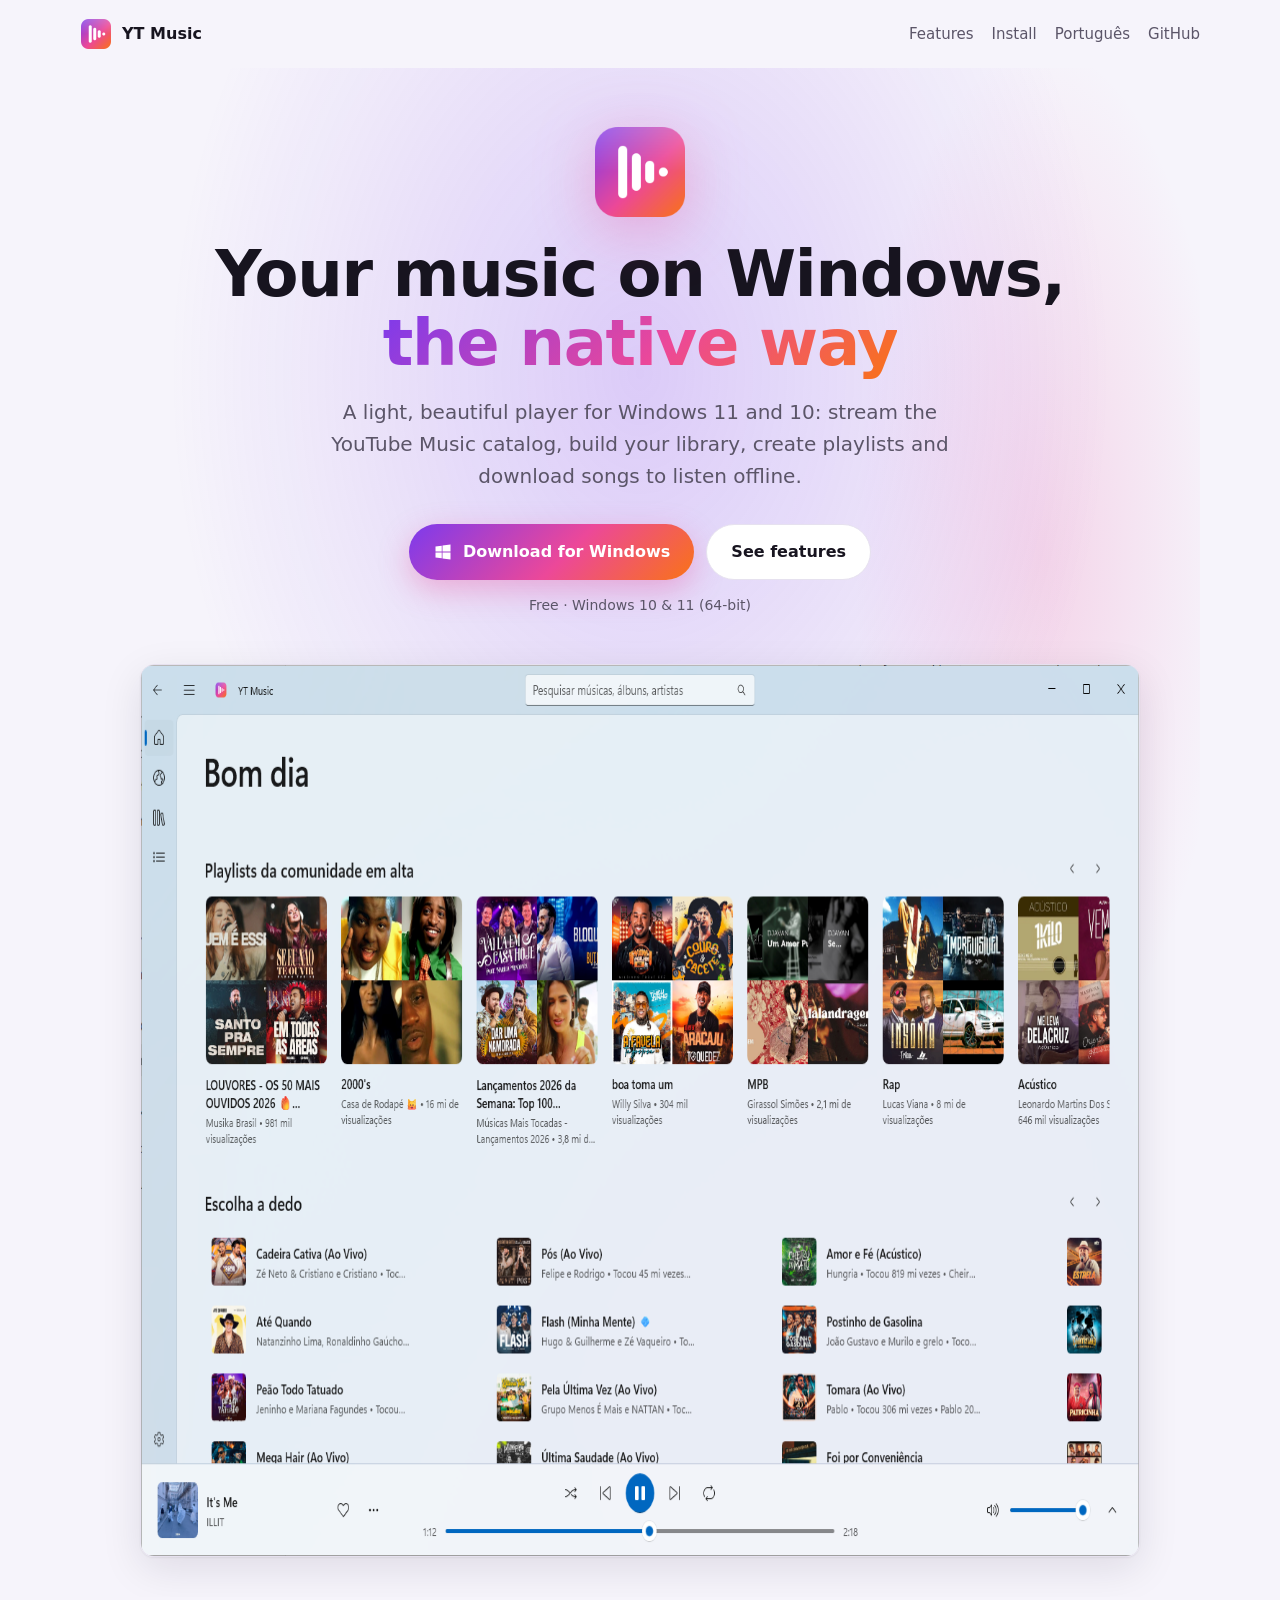
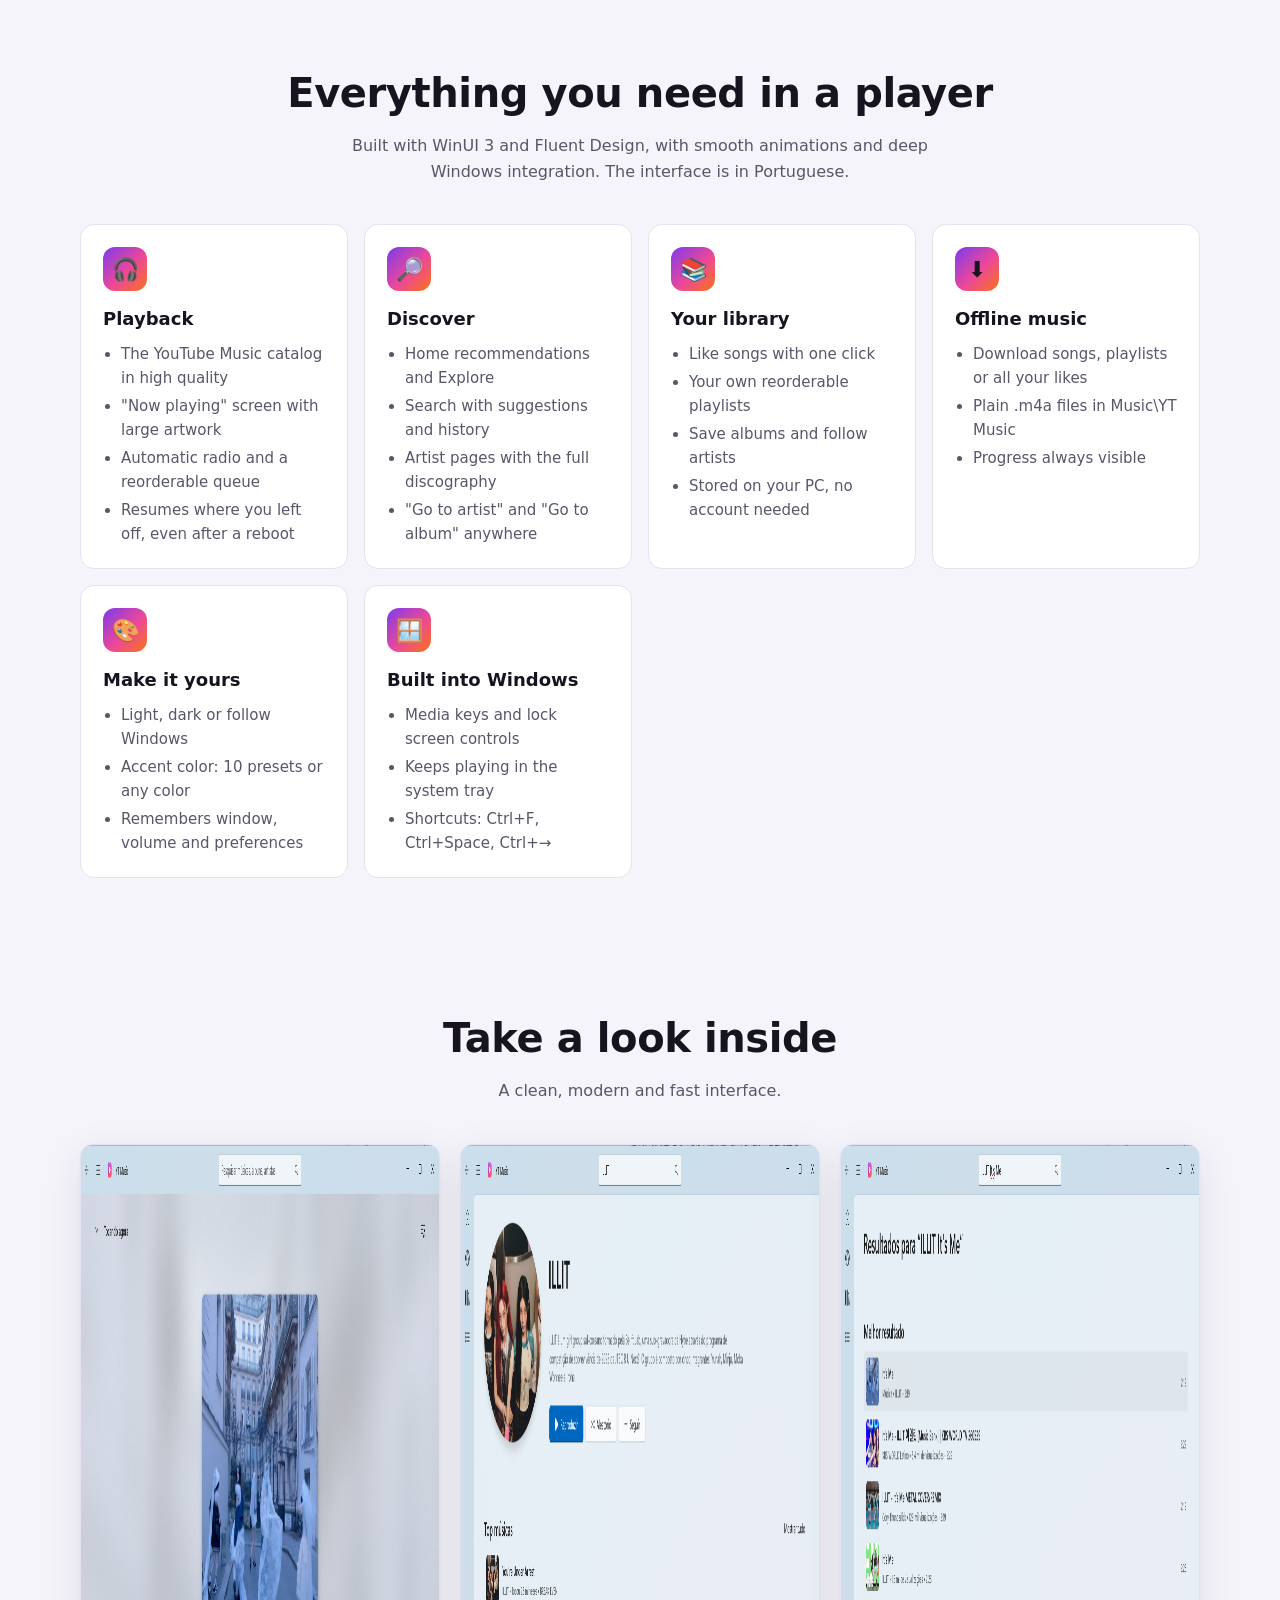
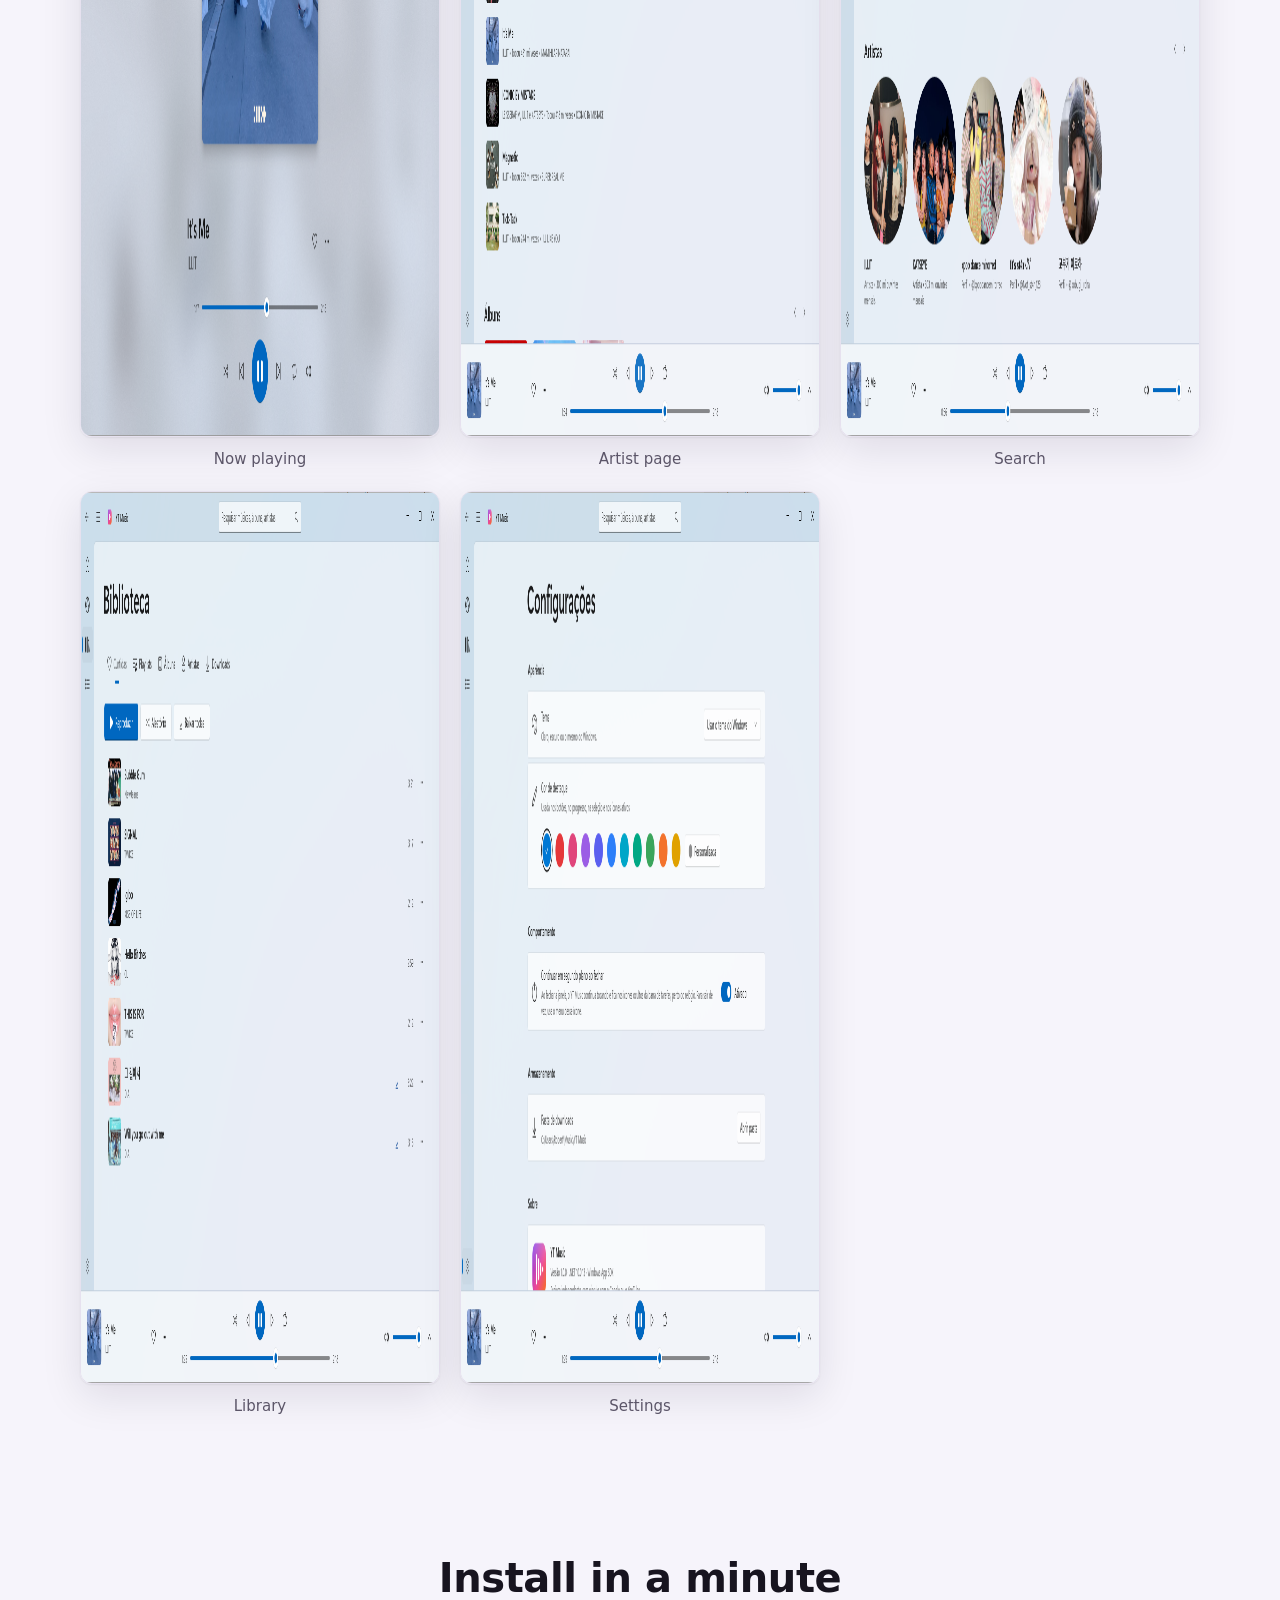
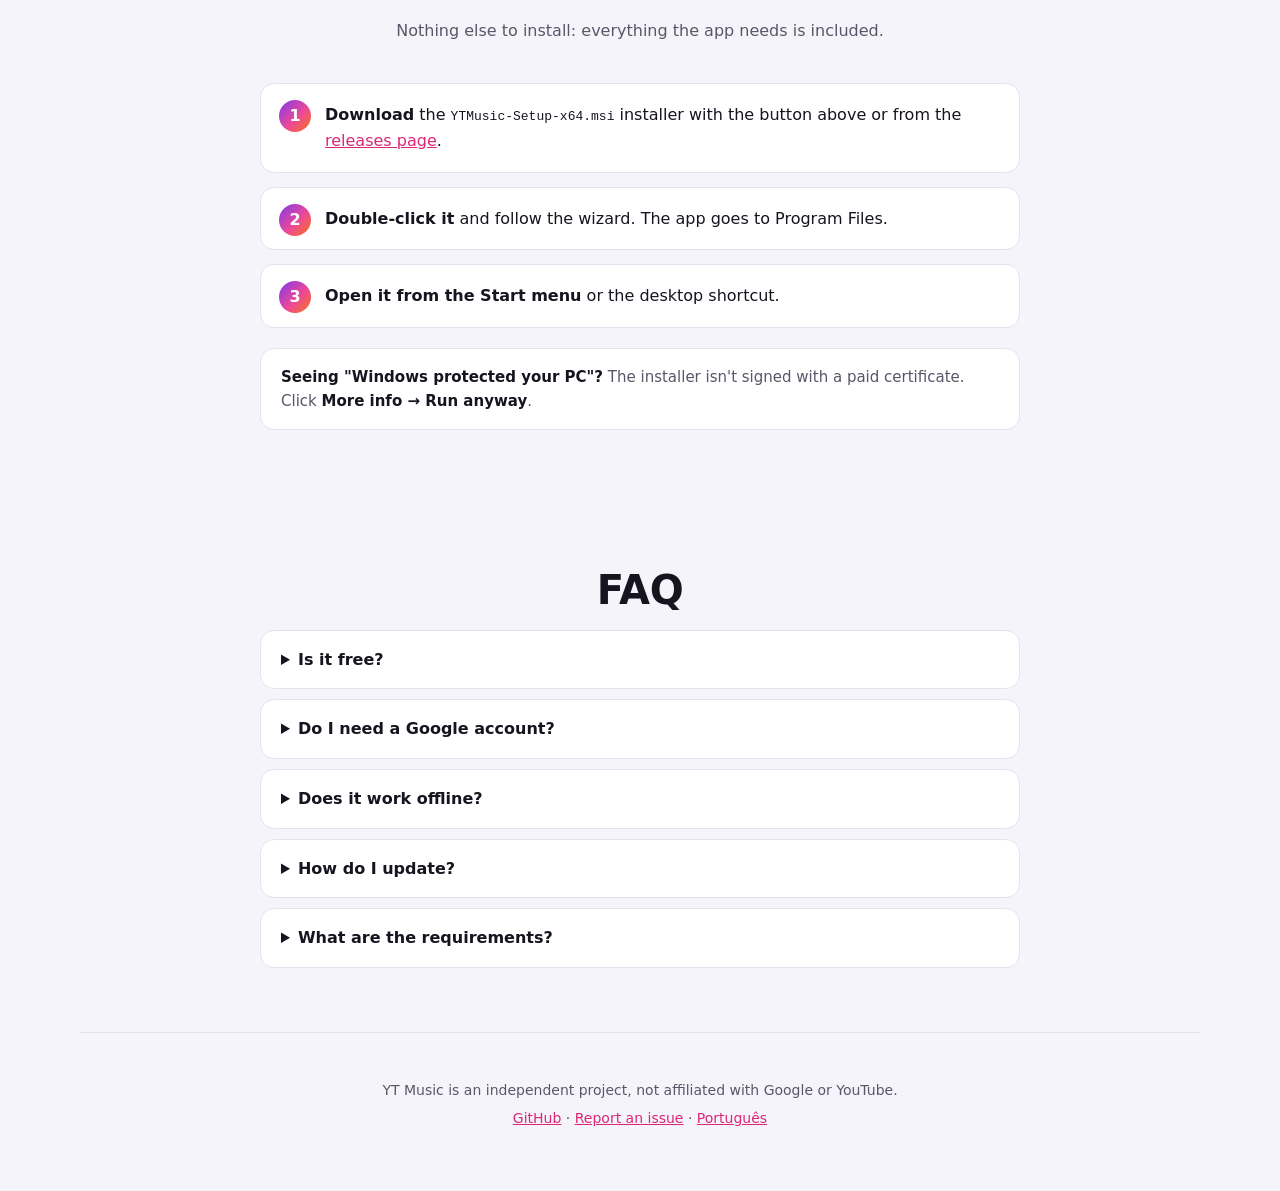
==== en/index.html @ 2cb9f37a "Site no GitHub Pages (PT/EN), README em inglês e imagem de compartilhamento" ====
<!doctype html>
<html lang="en">
<head>
  <meta charset="utf-8" />
  <meta name="viewport" content="width=device-width, initial-scale=1" />
  <title>YT Music for Windows — free native music player</title>
  <meta name="description" content="A native music player for Windows 11 and 10 built with Fluent Design: stream the YouTube Music catalog, build playlists, like songs, download music for offline listening and control everything with your media keys. Free." />
  <meta name="keywords" content="YouTube Music desktop app, YouTube Music Windows, music player for Windows, offline music Windows, WinUI 3, Fluent Design" />
  <link rel="canonical" href="https://robertss97.github.io/YT-Music/en/" />
  <link rel="alternate" hreflang="pt-BR" href="https://robertss97.github.io/YT-Music/" />
  <link rel="alternate" hreflang="en" href="https://robertss97.github.io/YT-Music/en/" />
  <link rel="alternate" hreflang="x-default" href="https://robertss97.github.io/YT-Music/en/" />
  <link rel="icon" type="image/png" href="../screenshots/logo.png" />
  <meta name="theme-color" content="#0e0b1a" media="(prefers-color-scheme: dark)" />
  <meta name="theme-color" content="#f6f4fb" media="(prefers-color-scheme: light)" />

  <meta property="og:type" content="website" />
  <meta property="og:locale" content="en_US" />
  <meta property="og:locale:alternate" content="pt_BR" />
  <meta property="og:site_name" content="YT Music for Windows" />
  <meta property="og:title" content="YT Music for Windows — free native music player" />
  <meta property="og:description" content="Library, playlists, offline music and Windows media controls in a native Fluent Design player." />
  <meta property="og:url" content="https://robertss97.github.io/YT-Music/en/" />
  <meta property="og:image" content="https://robertss97.github.io/YT-Music/social-preview.png" />
  <meta property="og:image:width" content="1280" />
  <meta property="og:image:height" content="640" />
  <meta name="twitter:card" content="summary_large_image" />
  <meta name="twitter:image" content="https://robertss97.github.io/YT-Music/social-preview.png" />

  <script type="application/ld+json">
  {
    "@context": "https://schema.org",
    "@type": "SoftwareApplication",
    "name": "YT Music for Windows",
    "operatingSystem": "Windows 10, Windows 11",
    "applicationCategory": "MultimediaApplication",
    "description": "Native music player for Windows with a library, playlists, offline downloads and Windows media controls.",
    "url": "https://robertss97.github.io/YT-Music/en/",
    "downloadUrl": "https://github.com/RobertSS97/YT-Music/releases/latest",
    "image": "https://robertss97.github.io/YT-Music/social-preview.png",
    "screenshot": "https://robertss97.github.io/YT-Music/screenshots/01-inicio.png",
    "inLanguage": "en",
    "offers": { "@type": "Offer", "price": "0", "priceCurrency": "USD" },
    "author": { "@type": "Person", "name": "Robert Santos", "url": "https://github.com/RobertSS97" }
  }
  </script>
  <link rel="stylesheet" href="../assets/site.css" />
</head>
<body>
  <header class="wrap nav">
    <a class="brand" href="./"><img src="../screenshots/logo.png" alt="" width="32" height="32" />YT Music</a>
    <nav class="nav-links">
      <a class="hide-sm" href="#features">Features</a>
      <a class="hide-sm" href="#install">Install</a>
      <a href="../" hreflang="pt-BR" lang="pt-BR">Português</a>
      <a href="https://github.com/RobertSS97/YT-Music">GitHub</a>
    </nav>
  </header>

  <main>
    <section class="hero wrap">
      <img class="hero-logo" src="../screenshots/logo.png" alt="YT Music logo" width="96" height="96" />
      <h1>Your music on Windows,<br /><span class="grad">the native way</span></h1>
      <p class="lead">A light, beautiful player for Windows 11 and 10: stream the YouTube Music catalog, build your library, create playlists and download songs to listen offline.</p>
      <div class="cta">
        <a class="btn btn-primary" data-download href="https://github.com/RobertSS97/YT-Music/releases/latest">
          <svg viewBox="0 0 24 24" fill="currentColor" aria-hidden="true"><path d="M3 5.5 10.5 4.4v7.1H3V5.5Zm0 13 7.5 1.1v-7H3v5.9Zm8.4 1.2L21 21v-8.4h-9.6v7.1Zm0-15.4v7.2H21V3l-9.6 1.3Z"/></svg>
          Download for Windows
        </a>
        <a class="btn btn-ghost" href="#features">See features</a>
      </div>
      <p class="meta" data-release-meta data-template="Version {version} · {size} MB · free · Windows 10 &amp; 11 (64-bit)">Free · Windows 10 &amp; 11 (64-bit)</p>
      <img class="shot-hero" src="../screenshots/01-inicio.png" alt="YT Music home screen with recommendations and the player bar" width="1386" height="893" />
    </section>

    <section id="features" class="wrap">
      <h2>Everything you need in a player</h2>
      <p class="section-lead">Built with WinUI 3 and Fluent Design, with smooth animations and deep Windows integration. The interface is in Portuguese.</p>
      <div class="features">
        <article class="card">
          <div class="icon" aria-hidden="true">🎧</div>
          <h3>Playback</h3>
          <ul>
            <li>The YouTube Music catalog in high quality</li>
            <li>"Now playing" screen with large artwork</li>
            <li>Automatic radio and a reorderable queue</li>
            <li>Resumes where you left off, even after a reboot</li>
          </ul>
        </article>
        <article class="card">
          <div class="icon" aria-hidden="true">🔎</div>
          <h3>Discover</h3>
          <ul>
            <li>Home recommendations and Explore</li>
            <li>Search with suggestions and history</li>
            <li>Artist pages with the full discography</li>
            <li>"Go to artist" and "Go to album" anywhere</li>
          </ul>
        </article>
        <article class="card">
          <div class="icon" aria-hidden="true">📚</div>
          <h3>Your library</h3>
          <ul>
            <li>Like songs with one click</li>
            <li>Your own reorderable playlists</li>
            <li>Save albums and follow artists</li>
            <li>Stored on your PC, no account needed</li>
          </ul>
        </article>
        <article class="card">
          <div class="icon" aria-hidden="true">⬇️</div>
          <h3>Offline music</h3>
          <ul>
            <li>Download songs, playlists or all your likes</li>
            <li>Plain .m4a files in Music\YT Music</li>
            <li>Progress always visible</li>
          </ul>
        </article>
        <article class="card">
          <div class="icon" aria-hidden="true">🎨</div>
          <h3>Make it yours</h3>
          <ul>
            <li>Light, dark or follow Windows</li>
            <li>Accent color: 10 presets or any color</li>
            <li>Remembers window, volume and preferences</li>
          </ul>
        </article>
        <article class="card">
          <div class="icon" aria-hidden="true">🪟</div>
          <h3>Built into Windows</h3>
          <ul>
            <li>Media keys and lock screen controls</li>
            <li>Keeps playing in the system tray</li>
            <li>Shortcuts: Ctrl+F, Ctrl+Space, Ctrl+→</li>
          </ul>
        </article>
      </div>
    </section>

    <section id="screens" class="wrap">
      <h2>Take a look inside</h2>
      <p class="section-lead">A clean, modern and fast interface.</p>
      <div class="gallery">
        <figure><img src="../screenshots/02-tocando-agora.png" alt="Now playing screen with ILLIT's It's Me artwork" loading="lazy" width="1386" height="893" /><figcaption>Now playing</figcaption></figure>
        <figure><img src="../screenshots/04-artista.png" alt="ILLIT artist page with top songs" loading="lazy" width="1386" height="893" /><figcaption>Artist page</figcaption></figure>
        <figure><img src="../screenshots/03-busca.png" alt="Search results for ILLIT It's Me" loading="lazy" width="1386" height="893" /><figcaption>Search</figcaption></figure>
        <figure><img src="../screenshots/05-biblioteca.png" alt="Library with liked and downloaded songs" loading="lazy" width="1386" height="893" /><figcaption>Library</figcaption></figure>
        <figure><img src="../screenshots/06-configuracoes.png" alt="Settings with theme and accent color" loading="lazy" width="1386" height="893" /><figcaption>Settings</figcaption></figure>
      </div>
    </section>

    <section id="install" class="wrap">
      <h2>Install in a minute</h2>
      <p class="section-lead">Nothing else to install: everything the app needs is included.</p>
      <ol class="steps">
        <li><strong>Download</strong> the <code>YTMusic-Setup-x64.msi</code> installer with the button above or from the <a href="https://github.com/RobertSS97/YT-Music/releases/latest">releases page</a>.</li>
        <li><strong>Double-click it</strong> and follow the wizard. The app goes to Program Files.</li>
        <li><strong>Open it from the Start menu</strong> or the desktop shortcut.</li>
      </ol>
      <p class="note"><strong>Seeing "Windows protected your PC"?</strong> The installer isn't signed with a paid certificate. Click <strong>More info → Run anyway</strong>.</p>
    </section>

    <section id="faq" class="wrap">
      <h2>FAQ</h2>
      <div class="faq">
        <details><summary>Is it free?</summary><p>Yes, completely free and ad-free.</p></details>
        <details><summary>Do I need a Google account?</summary><p>No. Likes, playlists and settings are stored on your computer.</p></details>
        <details><summary>Does it work offline?</summary><p>Downloaded songs play offline. Searching and streaming the rest of the catalog needs an internet connection.</p></details>
        <details><summary>How do I update?</summary><p>Download the new version and install it over the old one. Your library and downloads are kept.</p></details>
        <details><summary>What are the requirements?</summary><p>Windows 11 or Windows 10 (version 2004 or later), 64-bit.</p></details>
      </div>
    </section>
  </main>

  <footer class="wrap">
    <p>YT Music is an independent project, not affiliated with Google or YouTube.</p>
    <p><a href="https://github.com/RobertSS97/YT-Music">GitHub</a> · <a href="https://github.com/RobertSS97/YT-Music/issues">Report an issue</a> · <a href="../" hreflang="pt-BR" lang="pt-BR">Português</a></p>
  </footer>
  <script src="../assets/site.js" defer></script>
</body>
</html>
---- assets/site.css ----
/* Site do YT Music — mesmo visual do app: Fluent, cantos suaves, cores da logo. */
:root {
  --bg: #f6f4fb;
  --bg-elev: #ffffff;
  --text: #17141f;
  --text-2: #5b5568;
  --border: #e6e1ef;
  --accent: #db2777;
  --accent-text: #ffffff;
  --grad: linear-gradient(135deg, #7c3aed 0%, #ec4899 55%, #f97316 100%);
  --shadow: 0 1px 2px rgb(20 10 40 / 6%), 0 12px 40px rgb(20 10 40 / 10%);
  --radius: 14px;
  color-scheme: light;
}
@media (prefers-color-scheme: dark) {
  :root {
    --bg: #0e0b1a;
    --bg-elev: #171327;
    --text: #f4f1fb;
    --text-2: #b4adc6;
    --border: #2a2440;
    --accent: #f472b6;
    --accent-text: #1a0b16;
    --shadow: 0 1px 2px rgb(0 0 0 / 40%), 0 16px 48px rgb(0 0 0 / 45%);
    color-scheme: dark;
  }
}

* { box-sizing: border-box; }
html { scroll-behavior: smooth; }
body {
  margin: 0;
  background: var(--bg);
  color: var(--text);
  font-family: "Segoe UI Variable Text", "Segoe UI", system-ui, -apple-system, Roboto, sans-serif;
  line-height: 1.6;
  -webkit-font-smoothing: antialiased;
}
img { max-width: 100%; display: block; }
a { color: var(--accent); }

.wrap { width: min(1120px, 100% - 32px); margin-inline: auto; }

/* Topo */
.nav { display: flex; align-items: center; justify-content: space-between; padding: 18px 0; }
.brand { display: flex; align-items: center; gap: 10px; font-weight: 600; color: var(--text); text-decoration: none; }
.brand img { width: 32px; height: 32px; }
.nav-links { display: flex; gap: 18px; align-items: center; font-size: 15px; }
.nav-links a { color: var(--text-2); text-decoration: none; }
.nav-links a:hover { color: var(--text); }

/* Destaque */
.hero { position: relative; padding: 56px 0 40px; text-align: center; overflow: hidden; }
.hero::before {
  content: ""; position: absolute; inset: -40% -10% auto; height: 120%;
  background: radial-gradient(closest-side, rgb(124 58 237 / 22%), transparent 70%),
              radial-gradient(closest-side at 80% 60%, rgb(236 72 153 / 18%), transparent 70%);
  z-index: -1;
}
.hero-logo { width: 96px; height: 96px; margin: 0 auto 20px; filter: drop-shadow(0 12px 30px rgb(236 72 153 / 35%)); }
h1 {
  margin: 0; font-family: "Segoe UI Variable Display", "Segoe UI", system-ui, sans-serif;
  font-size: clamp(36px, 6vw, 64px); line-height: 1.08; letter-spacing: -0.02em; font-weight: 700;
}
h1 .grad { background: var(--grad); -webkit-background-clip: text; background-clip: text; color: transparent; }
.lead { max-width: 680px; margin: 18px auto 0; font-size: clamp(17px, 2vw, 20px); color: var(--text-2); }
.cta { display: flex; flex-wrap: wrap; gap: 12px; justify-content: center; margin-top: 32px; }
.btn {
  display: inline-flex; align-items: center; gap: 10px; padding: 14px 24px; border-radius: 999px;
  font-weight: 600; font-size: 16px; text-decoration: none; transition: transform .15s ease, box-shadow .15s ease;
}
.btn:hover { transform: translateY(-1px); }
.btn-primary { background: var(--grad); color: #fff; box-shadow: 0 10px 30px rgb(236 72 153 / 35%); }
.btn-ghost { background: var(--bg-elev); color: var(--text); border: 1px solid var(--border); }
.btn svg { width: 20px; height: 20px; }
.meta { margin-top: 14px; font-size: 14px; color: var(--text-2); }

.shot-hero {
  margin: 48px auto 0; border-radius: var(--radius); overflow: hidden;
  border: 1px solid var(--border); box-shadow: var(--shadow); max-width: 1000px;
}

/* Seções */
section { padding: 64px 0; }
h2 {
  margin: 0 0 8px; font-family: "Segoe UI Variable Display", "Segoe UI", system-ui, sans-serif;
  font-size: clamp(28px, 4vw, 40px); letter-spacing: -0.01em; text-align: center;
}
.section-lead { text-align: center; color: var(--text-2); margin: 0 auto 40px; max-width: 640px; }

.features { display: grid; grid-template-columns: repeat(auto-fit, minmax(260px, 1fr)); gap: 16px; }
.card {
  background: var(--bg-elev); border: 1px solid var(--border); border-radius: var(--radius); padding: 22px;
}
.card .icon {
  width: 44px; height: 44px; border-radius: 12px; display: grid; place-items: center; font-size: 22px;
  background: var(--grad); margin-bottom: 14px;
}
.card h3 { margin: 0 0 8px; font-size: 18px; }
.card ul { margin: 0; padding-left: 18px; color: var(--text-2); font-size: 15px; }
.card li + li { margin-top: 4px; }

.gallery { display: grid; grid-template-columns: repeat(auto-fit, minmax(320px, 1fr)); gap: 20px; }
.gallery figure { margin: 0; }
.gallery img { border-radius: 12px; border: 1px solid var(--border); box-shadow: var(--shadow); }
.gallery figcaption { margin-top: 10px; font-size: 15px; color: var(--text-2); text-align: center; }

.steps { counter-reset: step; display: grid; gap: 14px; max-width: 760px; margin: 0 auto; padding: 0; list-style: none; }
.steps li {
  counter-increment: step; position: relative; padding: 18px 20px 18px 64px;
  background: var(--bg-elev); border: 1px solid var(--border); border-radius: var(--radius);
}
.steps li::before {
  content: counter(step); position: absolute; left: 18px; top: 16px; width: 32px; height: 32px;
  border-radius: 50%; background: var(--grad); color: #fff; display: grid; place-items: center; font-weight: 700;
}
.note {
  max-width: 760px; margin: 20px auto 0; padding: 16px 20px; border-radius: var(--radius);
  border: 1px solid var(--border); background: var(--bg-elev); color: var(--text-2); font-size: 15px;
}
.note strong { color: var(--text); }

.faq { max-width: 760px; margin: 0 auto; display: grid; gap: 10px; }
.faq details { background: var(--bg-elev); border: 1px solid var(--border); border-radius: var(--radius); padding: 16px 20px; }
.faq summary { cursor: pointer; font-weight: 600; }
.faq p { margin: 10px 0 0; color: var(--text-2); }

footer { padding: 40px 0 56px; border-top: 1px solid var(--border); color: var(--text-2); font-size: 14px; text-align: center; }
footer p { margin: 6px 0; }

@media (max-width: 640px) {
  .nav-links a.hide-sm { display: none; }
  section { padding: 48px 0; }
}
@media (prefers-reduced-motion: reduce) {
  html { scroll-behavior: auto; }
  .btn { transition: none; }
}
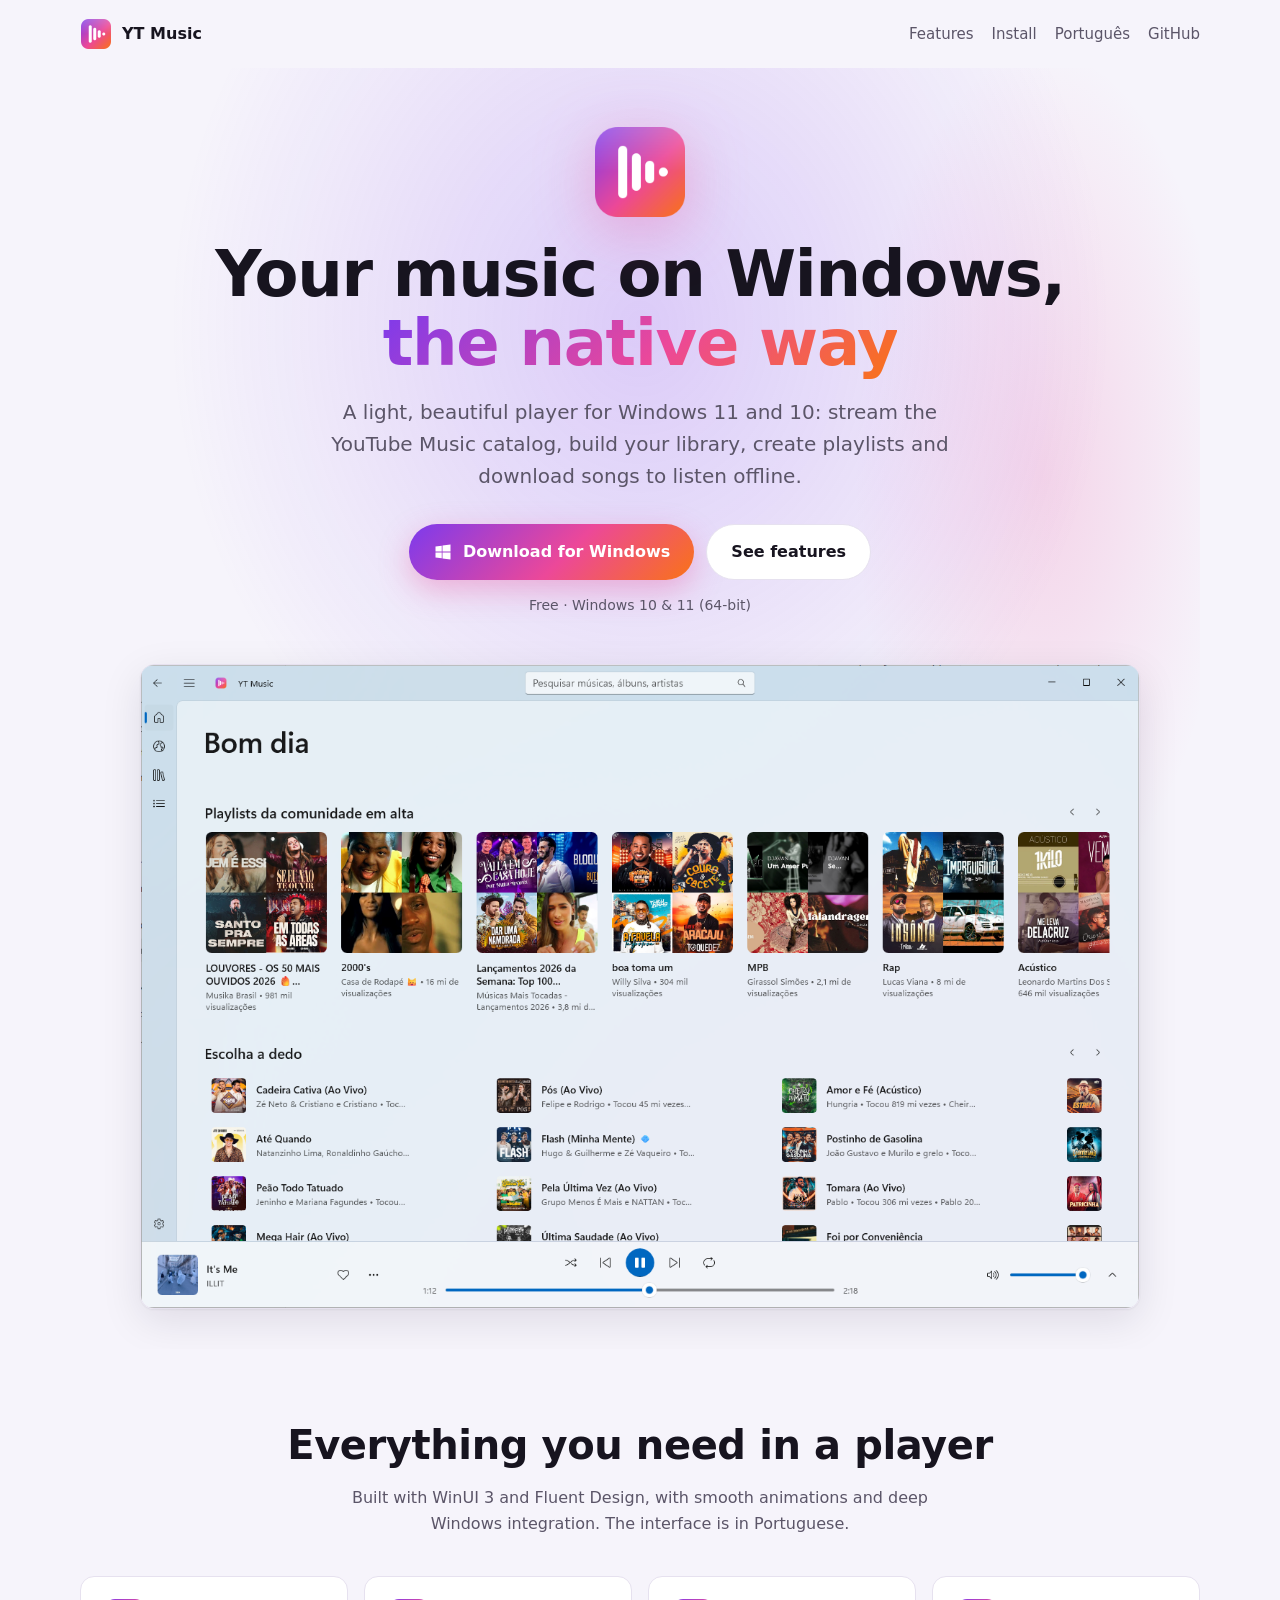
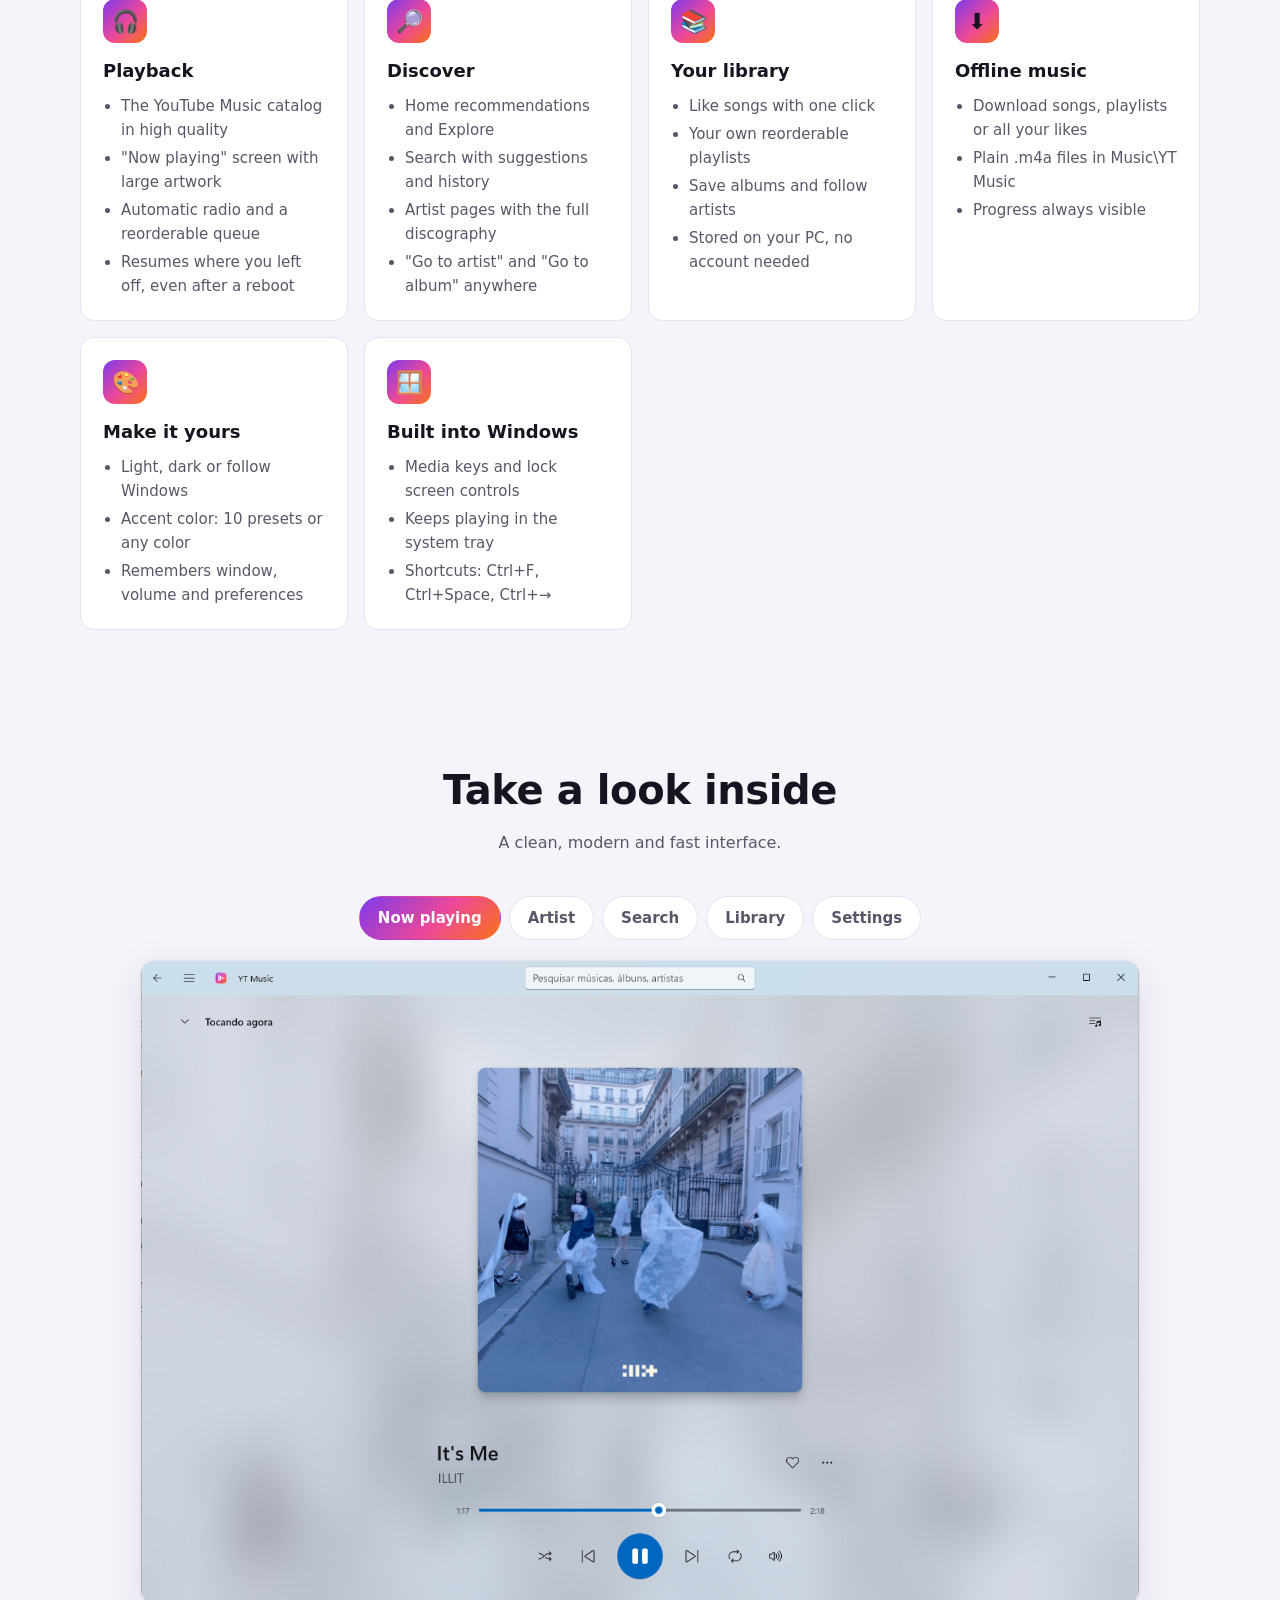
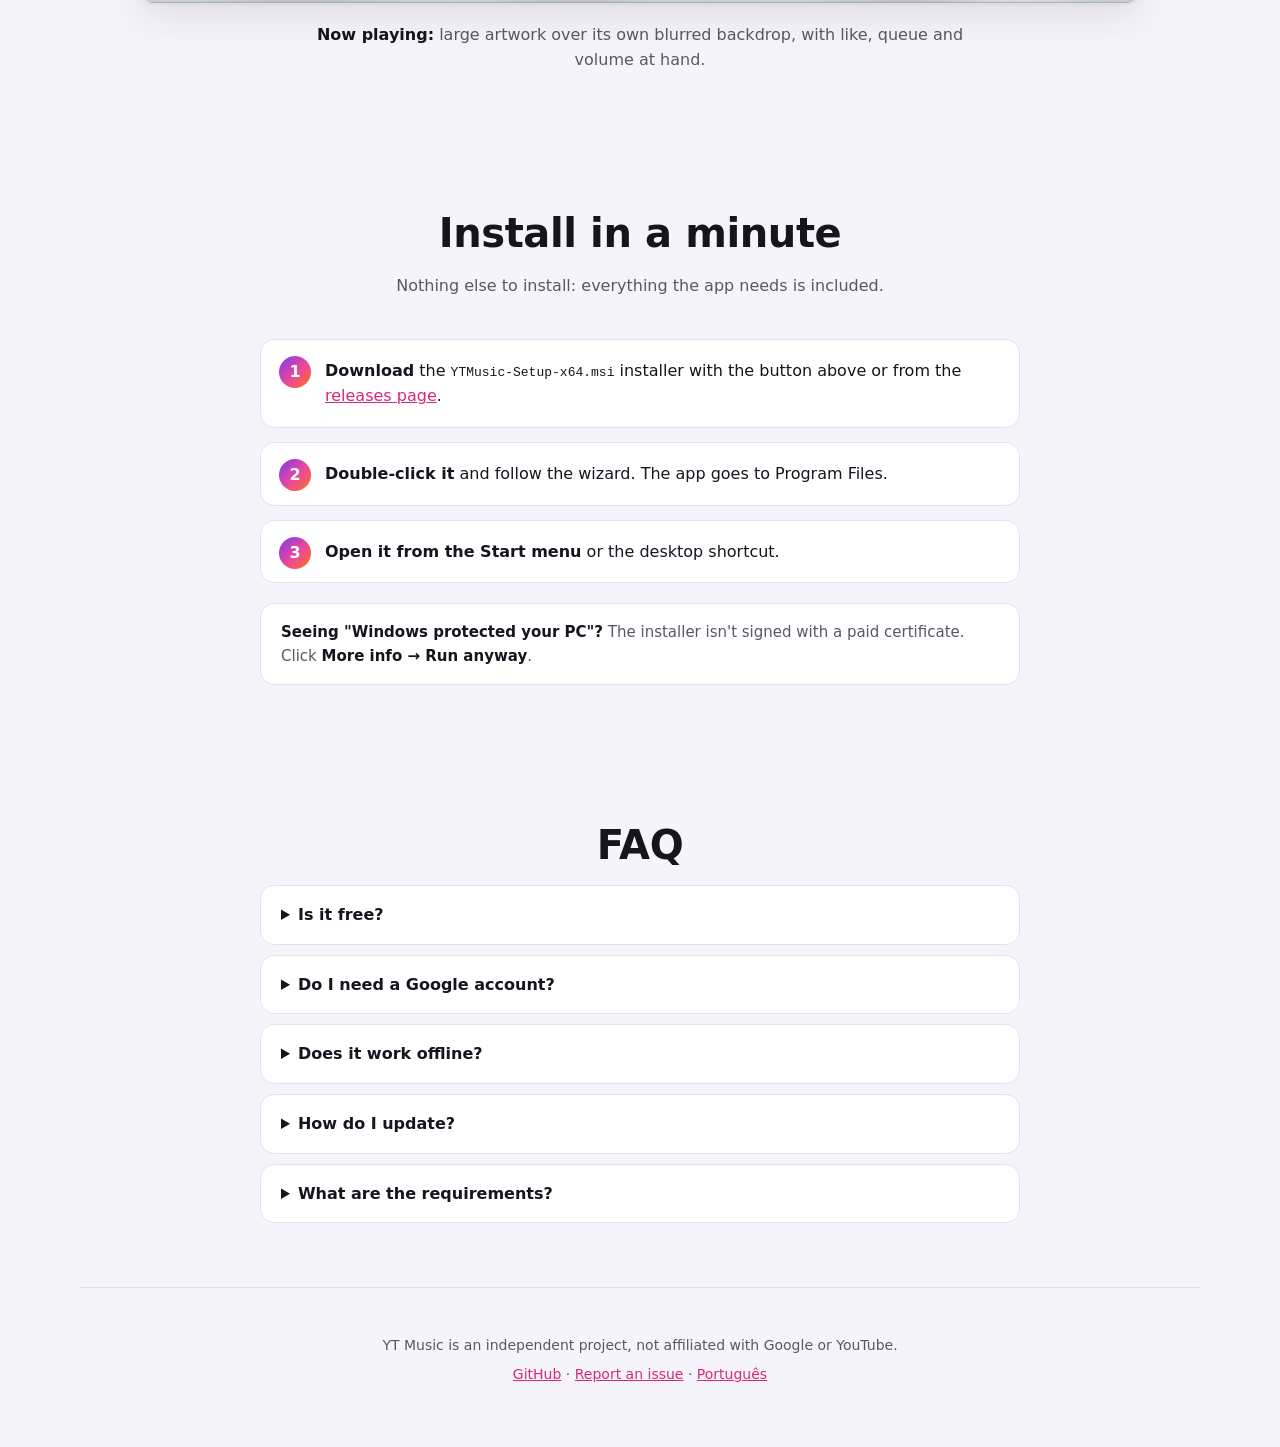
==== commit fc9d7a01: "Vitrine de telas com abas e imagens na proporção certa" ====
--- a/en/index.html
+++ b/en/index.html
@@ -140,12 +140,22 @@
     <section id="screens" class="wrap">
       <h2>Take a look inside</h2>
       <p class="section-lead">A clean, modern and fast interface.</p>
-      <div class="gallery">
-        <figure><img src="../screenshots/02-tocando-agora.png" alt="Now playing screen with ILLIT's It's Me artwork" loading="lazy" width="1386" height="893" /><figcaption>Now playing</figcaption></figure>
-        <figure><img src="../screenshots/04-artista.png" alt="ILLIT artist page with top songs" loading="lazy" width="1386" height="893" /><figcaption>Artist page</figcaption></figure>
-        <figure><img src="../screenshots/03-busca.png" alt="Search results for ILLIT It's Me" loading="lazy" width="1386" height="893" /><figcaption>Search</figcaption></figure>
-        <figure><img src="../screenshots/05-biblioteca.png" alt="Library with liked and downloaded songs" loading="lazy" width="1386" height="893" /><figcaption>Library</figcaption></figure>
-        <figure><img src="../screenshots/06-configuracoes.png" alt="Settings with theme and accent color" loading="lazy" width="1386" height="893" /><figcaption>Settings</figcaption></figure>
+      <div class="showcase" data-showcase>
+        <div class="tabs" role="tablist" aria-label="App screens">
+          <button class="tab" role="tab" aria-selected="true" data-caption="<strong>Now playing:</strong> large artwork over its own blurred backdrop, with like, queue and volume at hand.">Now playing</button>
+          <button class="tab" role="tab" aria-selected="false" tabindex="-1" data-caption="<strong>Artists:</strong> top songs, albums, singles and videos — plus &quot;See all&quot; for the full discography.">Artist</button>
+          <button class="tab" role="tab" aria-selected="false" tabindex="-1" data-caption="<strong>Search:</strong> suggestions as you type, recent searches and results grouped by songs, artists, albums and videos.">Search</button>
+          <button class="tab" role="tab" aria-selected="false" tabindex="-1" data-caption="<strong>Library:</strong> likes, playlists, saved albums and artists — and the songs you downloaded for offline listening.">Library</button>
+          <button class="tab" role="tab" aria-selected="false" tabindex="-1" data-caption="<strong>Settings:</strong> light or dark theme, your accent color and background playback.">Settings</button>
+        </div>
+        <div class="stage">
+          <img class="active" src="../screenshots/02-tocando-agora.png" alt="Now playing screen with ILLIT's It's Me artwork" width="1386" height="893" />
+          <img src="../screenshots/04-artista.png" alt="ILLIT artist page with top songs" loading="lazy" width="1386" height="893" />
+          <img src="../screenshots/03-busca.png" alt="Search results for ILLIT It's Me" loading="lazy" width="1386" height="893" />
+          <img src="../screenshots/05-biblioteca.png" alt="Library with liked and downloaded songs" loading="lazy" width="1386" height="893" />
+          <img src="../screenshots/06-configuracoes.png" alt="Settings with theme and accent color" loading="lazy" width="1386" height="893" />
+        </div>
+        <p class="caption"><strong>Now playing:</strong> large artwork over its own blurred backdrop, with like, queue and volume at hand.</p>
       </div>
     </section>
 
--- a/assets/site.css
+++ b/assets/site.css
@@ -36,7 +36,8 @@
   line-height: 1.6;
   -webkit-font-smoothing: antialiased;
 }
-img { max-width: 100%; display: block; }
+/* height:auto mantém a proporção mesmo com width/height no HTML (que só reservam o espaço). */
+img { max-width: 100%; height: auto; display: block; }
 a { color: var(--accent); }
 
 .wrap { width: min(1120px, 100% - 32px); margin-inline: auto; }
@@ -77,7 +78,7 @@
 
 .shot-hero {
   margin: 48px auto 0; border-radius: var(--radius); overflow: hidden;
-  border: 1px solid var(--border); box-shadow: var(--shadow); max-width: 1000px;
+  border: 1px solid var(--border); box-shadow: var(--shadow); width: 100%; max-width: min(1000px, 100%);
 }
 
 /* Seções */
@@ -100,10 +101,37 @@
 .card ul { margin: 0; padding-left: 18px; color: var(--text-2); font-size: 15px; }
 .card li + li { margin-top: 4px; }
 
-.gallery { display: grid; grid-template-columns: repeat(auto-fit, minmax(320px, 1fr)); gap: 20px; }
-.gallery figure { margin: 0; }
-.gallery img { border-radius: 12px; border: 1px solid var(--border); box-shadow: var(--shadow); }
-.gallery figcaption { margin-top: 10px; font-size: 15px; color: var(--text-2); text-align: center; }
+/* Vitrine: uma captura grande por vez, com abas para trocar. */
+.showcase { max-width: 1000px; margin: 0 auto; }
+.tabs {
+  display: flex; gap: 8px; justify-content: center; flex-wrap: wrap; margin-bottom: 20px;
+}
+.tab {
+  font: inherit; font-size: 15px; font-weight: 600; cursor: pointer;
+  padding: 9px 18px; border-radius: 999px; border: 1px solid var(--border);
+  background: var(--bg-elev); color: var(--text-2); transition: background .15s, color .15s, border-color .15s;
+}
+.tab:hover { color: var(--text); }
+.tab[aria-selected="true"] { background: var(--grad); color: #fff; border-color: transparent; }
+.tab:focus-visible { outline: 2px solid var(--accent); outline-offset: 2px; }
+.stage {
+  position: relative; aspect-ratio: 1386 / 893; border-radius: var(--radius); overflow: hidden;
+  border: 1px solid var(--border); box-shadow: var(--shadow); background: var(--bg-elev);
+}
+.stage img {
+  position: absolute; inset: 0; width: 100%; height: 100%; object-fit: cover;
+  opacity: 0; transition: opacity .35s ease;
+}
+.stage img.active { opacity: 1; }
+.caption { min-height: 3.2em; margin: 18px auto 0; max-width: 680px; text-align: center; color: var(--text-2); }
+.caption strong { color: var(--text); }
+
+@media (max-width: 640px) {
+  /* No celular as abas rolam na horizontal em vez de quebrar em várias linhas. */
+  .tabs { flex-wrap: nowrap; justify-content: flex-start; overflow-x: auto; padding-bottom: 4px; scrollbar-width: none; }
+  .tab { flex: none; }
+}
+@media (prefers-reduced-motion: reduce) { .stage img { transition: none; } }
 
 .steps { counter-reset: step; display: grid; gap: 14px; max-width: 760px; margin: 0 auto; padding: 0; list-style: none; }
 .steps li {
